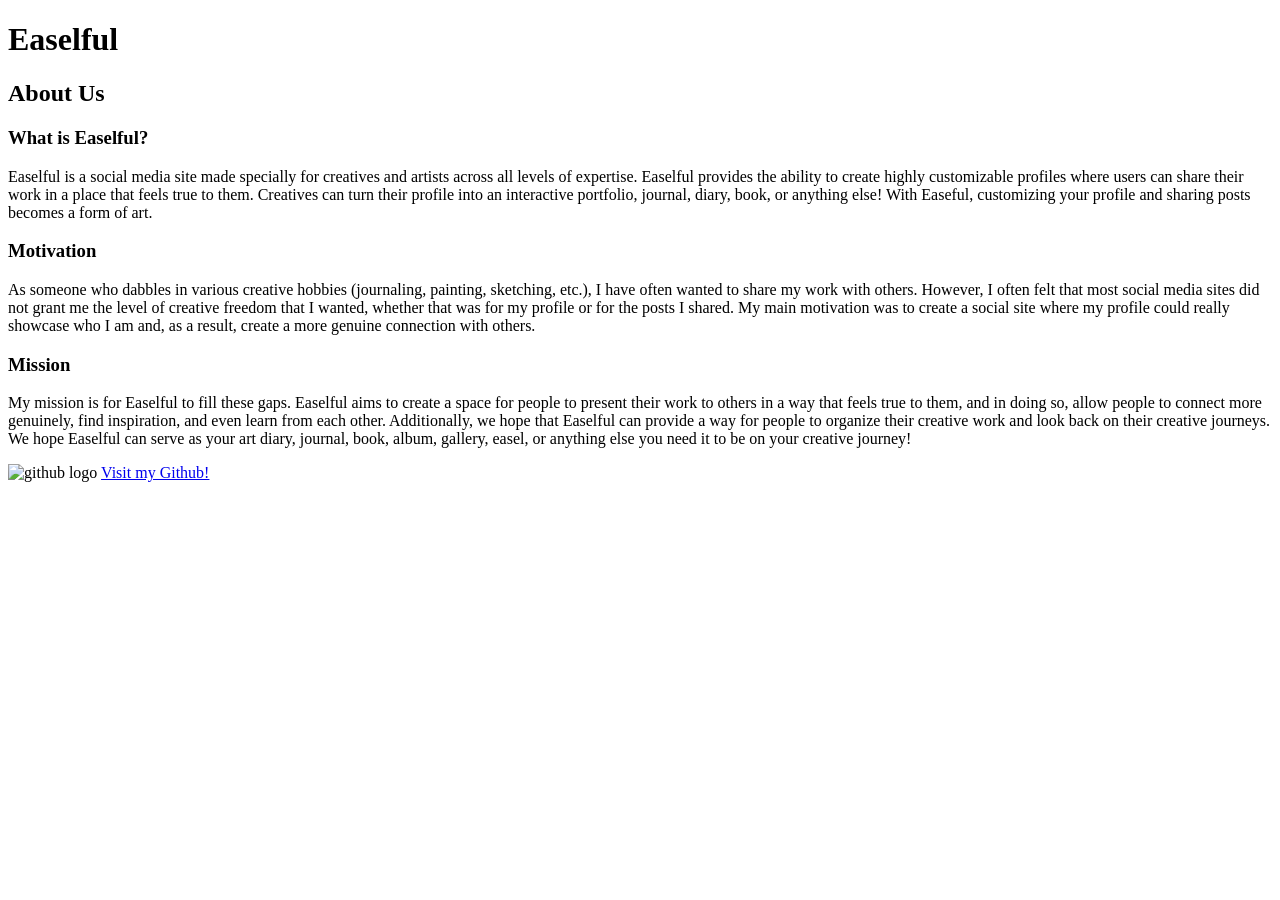
==== external_stylesheet_assignment/html/about.html @ ddbbe98d "add html for about page" ====
<!-- about us page -->
<!-- doctype declaration - lets browser know what document type to expect -->
<!DOCTYPE html>
<!-- html opening tag - all html code for the page needs to go inside these tags; the language has also been set to english -->
<html lang="en">
<!-- opening head tag; this block will hold the metadata for the webpage-->
<head>
    <!-- this line links the external stylesheet to the html code -->
    <link rel="stylesheet" type="text/css" href="../css/style.css">
    <!-- let browser knwo which character set to use -->
    <meta charset="UTF-8">
    <!-- set the page to follow the width of the device, and set the initial scalle to 1 (when page is first loaded) -->
    <meta name="viewport" content="width=device-width, initial-scale=1.0">
    <!-- this is the title of the webpage. it will appear on the browser tab -->
    <title>About Us</title>
</head>
<body>
    <!-- the page content will be wrapped in a "container"; this also make applying styling using css easier -->
    <div id="container">
        <!-- this is the header element -->
        <header>
            <!-- site name element inside the header (given a "header-site-name" id for css styling)-->
            <h1 id="header-site-name">
                Easelful
            </h1>
            <!-- page name element inside the header (given a "header-page-name" id for css styling)-->
            <h2 id="header-page-name">
                About Us
            </h2>
        </header>

        <!-- container for the main webpage content-->
        <div id="main">
            <h3 class="main-header">
                What is Easelful?
            </h3>
            <p class="main-content">
                Easelful is a social media site made specially for creatives and artists across all levels of expertise.
                Easelful provides the ability to create highly customizable profiles where users can share their work in a place that feels true to them.
                Creatives can turn their profile into an interactive portfolio, journal, diary, book, or anything else!
                With Easeful, customizing your profile and sharing posts becomes a form of art.
            </p>

            <h3 class="main-header">
                Motivation
            </h3>
            <p class="main-content">
                As someone who dabbles in various creative hobbies (journaling, painting, sketching, etc.), I have often wanted to share my work with others.
                However, I often felt that most social media sites did not grant me the level of creative freedom that I wanted, whether that was for my profile or for the posts I shared.
                My main motivation was to create a social site where my profile could really showcase who I am and, as a result, create a more genuine connection with others.
            </p>
            <h3 class="main-header">
                Mission
            </h3>
            <p class="main-content">
                My mission is for Easelful to fill these gaps. 
                Easelful aims to create a space for people to present their work to others in a way that feels true to them, and in doing so, allow people to connect more genuinely, find inspiration, and even learn from each other.
                Additionally, we hope that Easelful can provide a way for people to organize their creative work and look back on their creative journeys.
                We hope Easelful can serve as your art diary, journal, book, album, gallery, easel, or anything else you need it to be on your creative journey!
            </p>
        </div>

        <!-- footer element -->
        <footer>
            <img src="../images/GitHub_Invertocat_Black_Clearspace.svg" alt="github logo" id="github-logo-image">
            <a href="https://github.com/r2rose" id="github-link">Visit my Github!</a>
        </footer>
    </div>
</body>
</html>
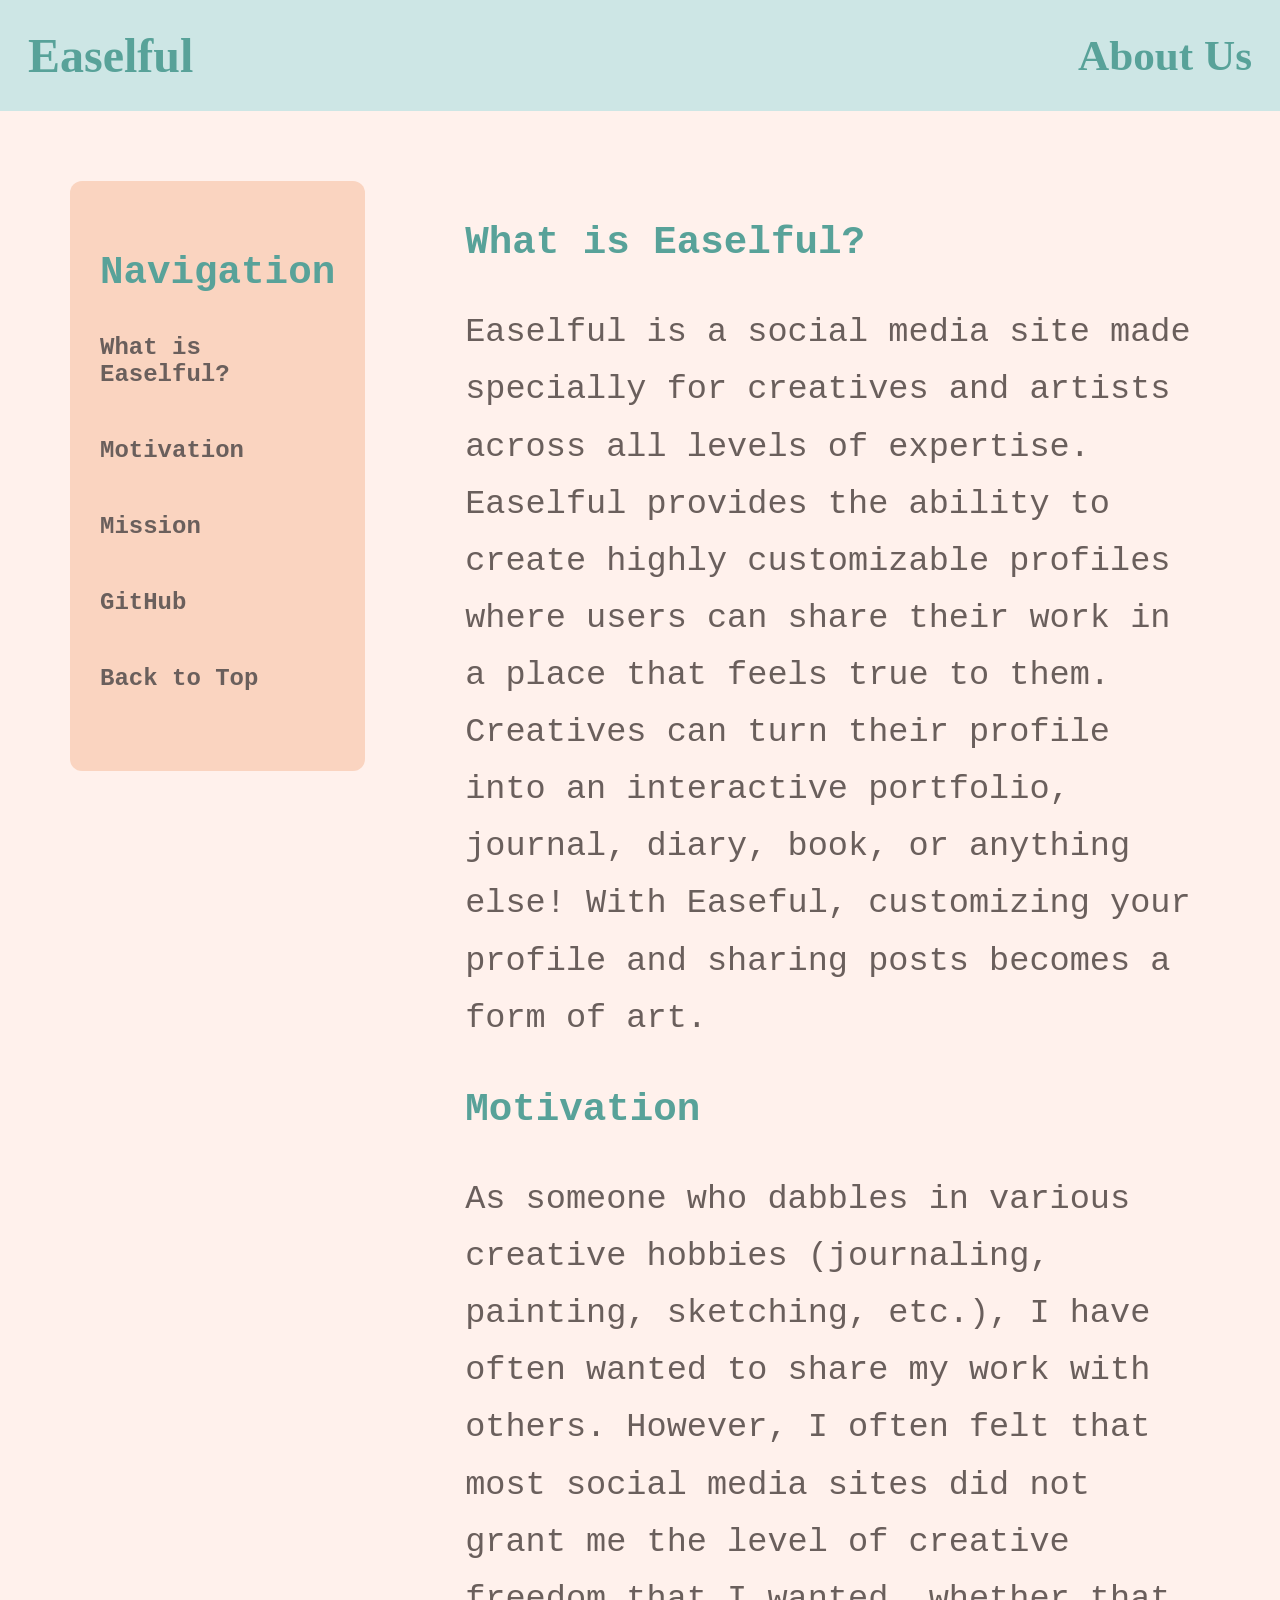
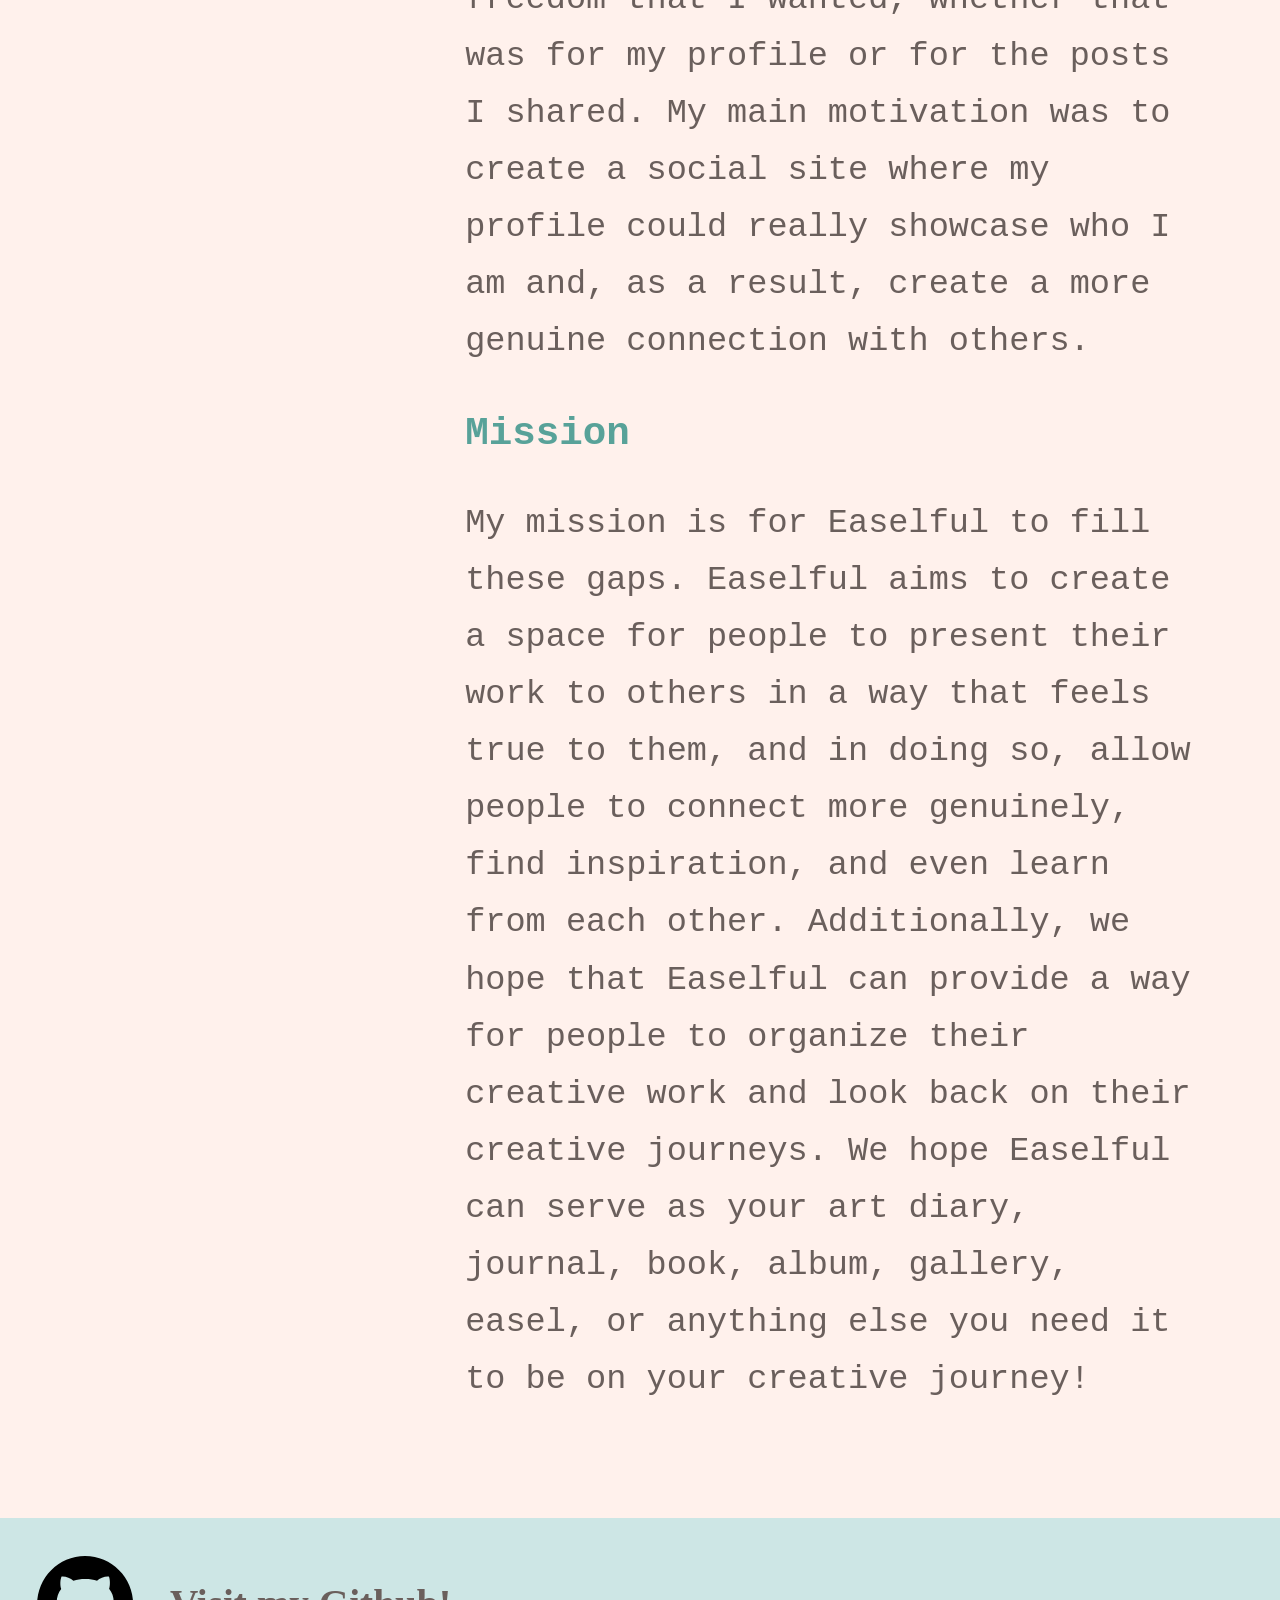
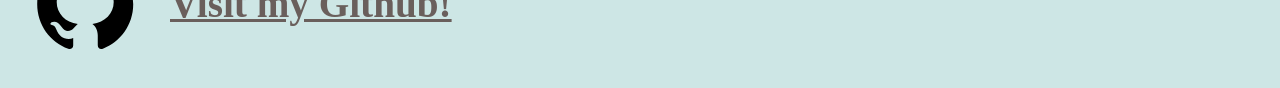
==== commit bdaa0073: "fix: github logo image relative link" ====
--- a/external_stylesheet_assignment/html/about.html
+++ b/external_stylesheet_assignment/html/about.html
@@ -14,8 +14,9 @@
     <!-- this is the title of the webpage. it will appear on the browser tab -->
     <title>About Us</title>
 </head>
-<body>
-    <!-- the page content will be wrapped in a "container"; this also make applying styling using css easier -->
+<!-- added id to return to top of the page -->
+<body id="top">
+    <!-- the page content will be wrapped in a "container"; this also makes applying styling using css easier -->
     <div id="container">
         <!-- this is the header element -->
         <header>
@@ -31,33 +32,77 @@
 
         <!-- container for the main webpage content-->
         <div id="main">
-            <h3 class="main-header">
-                What is Easelful?
-            </h3>
-            <p class="main-content">
-                Easelful is a social media site made specially for creatives and artists across all levels of expertise.
-                Easelful provides the ability to create highly customizable profiles where users can share their work in a place that feels true to them.
-                Creatives can turn their profile into an interactive portfolio, journal, diary, book, or anything else!
-                With Easeful, customizing your profile and sharing posts becomes a form of art.
-            </p>
+            <!-- vertical navbar on the left (spanning from bottom of header to top of footer) -->
+            <nav id="vertical-navbar">
+                <h3 class="main-header">
+                    Navigation
+                </h3>
+                <!-- list of navbar links -->
+                <ul>
+                    <li>
+                        <a href="#what-is-easelful" class="main-content">
+                            What is Easelful?
+                        </a>
+                    </li>
 
-            <h3 class="main-header">
-                Motivation
-            </h3>
-            <p class="main-content">
-                As someone who dabbles in various creative hobbies (journaling, painting, sketching, etc.), I have often wanted to share my work with others.
-                However, I often felt that most social media sites did not grant me the level of creative freedom that I wanted, whether that was for my profile or for the posts I shared.
-                My main motivation was to create a social site where my profile could really showcase who I am and, as a result, create a more genuine connection with others.
-            </p>
-            <h3 class="main-header">
-                Mission
-            </h3>
-            <p class="main-content">
-                My mission is for Easelful to fill these gaps. 
-                Easelful aims to create a space for people to present their work to others in a way that feels true to them, and in doing so, allow people to connect more genuinely, find inspiration, and even learn from each other.
-                Additionally, we hope that Easelful can provide a way for people to organize their creative work and look back on their creative journeys.
-                We hope Easelful can serve as your art diary, journal, book, album, gallery, easel, or anything else you need it to be on your creative journey!
-            </p>
+                    <li>
+                        <a href="#motivation" class="main-content">
+                            Motivation
+                        </a>
+                    </li>
+
+                    <li>
+                        <a href="#mission" class="main-content">
+                            Mission
+                        </a>
+                    </li>
+
+                    <li>
+                        <a href="#github-link" class="main-content">
+                            GitHub
+                        </a>
+                    </li>
+
+                    <li>
+                        <a href="#top" class="main-content">
+                            Back to Top
+                        </a>
+                    </li>
+                </ul>
+
+
+            </nav>
+
+            <!-- wrap text content for css flexbox -->
+            <div id="main-content-wrapper">
+                <h3 class="main-header" id="what-is-easelful">
+                    What is Easelful?
+                </h3>
+                <p class="main-content">
+                    Easelful is a social media site made specially for creatives and artists across all levels of expertise.
+                    Easelful provides the ability to create highly customizable profiles where users can share their work in a place that feels true to them.
+                    Creatives can turn their profile into an interactive portfolio, journal, diary, book, or anything else!
+                    With Easeful, customizing your profile and sharing posts becomes a form of art.
+                </p>
+
+                <h3 class="main-header" id="motivation">
+                    Motivation
+                </h3>
+                <p class="main-content">
+                    As someone who dabbles in various creative hobbies (journaling, painting, sketching, etc.), I have often wanted to share my work with others.
+                    However, I often felt that most social media sites did not grant me the level of creative freedom that I wanted, whether that was for my profile or for the posts I shared.
+                    My main motivation was to create a social site where my profile could really showcase who I am and, as a result, create a more genuine connection with others.
+                </p>
+                <h3 class="main-header" id="mission">
+                    Mission
+                </h3>
+                <p class="main-content">
+                    My mission is for Easelful to fill these gaps. 
+                    Easelful aims to create a space for people to present their work to others in a way that feels true to them, and in doing so, allow people to connect more genuinely, find inspiration, and even learn from each other.
+                    Additionally, we hope that Easelful can provide a way for people to organize their creative work and look back on their creative journeys.
+                    We hope Easelful can serve as your art diary, journal, book, album, gallery, easel, or anything else you need it to be on your creative journey!
+                </p>
+            </div>
         </div>
 
         <!-- footer element -->
--- a/external_stylesheet_assignment/css/style.css
+++ b/external_stylesheet_assignment/css/style.css
@@ -0,0 +1,215 @@
+/* css stylesheet for about page */
+/* color palette is Whimsical Hues from coolors.co with minor changes */
+
+
+/* color palette */
+/* create the font and color variables inside root element for global access */
+:root{
+    --seashell: #FFF1EC;        /* seashell */
+    --light-cyan: #CDE6E5;      /* light cyan */
+    --tropical-teal: #58A299;   /*tropical teal*/
+    --taupe-grey: #6A5F5C;           /* taupe grey */
+    --peach-fuzz: #FAD4C0;      /* peach fuzz */ 
+    
+    /* set courier new as the main font with courier and monospace as fallbacks if courier new fails to load */
+    --main-font: "Courier New", Courier, monospace; 
+    /* set times new roman as the secondary font with times and serif as fallbacks */
+    --secondary-font: "Times New Roman", Times, serif;
+}
+
+/* styling for the body of the webpage*/
+
+body{
+    /* seashell - page background color; (variable defined inside the root above is called) */
+    background-color: var(--seashell);
+    /* no margin for the body so that content can use all available space */
+    margin: 0;
+}
+
+/* styling for the webpage's container */
+
+#container{
+    /* center div technique (from class lecture CSS part 2); set left and right margins of the div container to auto, and this tells the browser to maintain an equal distances on the right and left */
+    margin:0px auto;
+    width:100%;
+}
+
+/* styling for header elements */
+
+header{
+    /* light cyan - header background color (this makes it look like a bar at the top of the page */
+    background-color: var(--light-cyan);
+    /* turn the header into a flexbox, so that header elements can be placed next to each other horizontally rather than just vertically */
+    display: flex;
+    /* keeps the content evenly spaced out with the first and last elements being placed at their corresponding edges */
+    justify-content: space-between;
+    /* aligns items vertically */
+    align-items: center;
+    /* sets the width to 100% of available space so that the header can spread across the entire width of the screen */
+    width: 100%;
+    /* set header fonts to the secondary font defined in the root element */
+    font-family: var(--secondary-font);
+}
+
+/* applies to element with header-site-name id */
+#header-site-name{
+    /* add a margin of 28px so that the heading text is not placed at the very edge */
+    margin: 28px;
+    /* makes the heading text larger */
+    font-size: 300%;
+    /* tropical teal - heading text color */
+    color: var(--tropical-teal);
+}
+
+/* applies to element with header-page-name id */
+#header-page-name{
+    /* add a margin of 28px so that the heading text is not placed at the very edge */
+    margin: 28px;
+    /* makes the heading text larger (but still slightly smaller than the main heading (site name) */
+    font-size: 270%;
+    /* tropical teal - heading text color */
+    color: var(--tropical-teal);
+}
+
+/* styling for main section of the webpage */
+
+#main{
+    /* set the margin of the main content container to 70 pixels all around; this gives the main content breathing room around the edges and header */
+    margin: 70px;
+    /* set the font family to the main font */
+    font-family: var(--main-font);
+    /* turn the main container into a flexbox */
+    display: flex;
+    /* stack items in a row */
+    flex-direction: row;
+    /* create space between the nav bar and the main content */
+    gap: 100px;
+}
+
+#vertical-navbar{
+    /* set initial width to 250px without growth or shrinkage */
+    flex: 0 0 250px;
+    /* set the bg color to peach fuzz */
+    background-color: var(--peach-fuzz);
+    /* padding inside the navbar */
+    padding: 30px;
+    /* give the navbar a rounded border */
+    border-radius: 12px;
+    /* include padding and borders in sizing (250px) for predictable sizing */
+    box-sizing: border-box;
+    /* keep height of the navbar fitted to its content height */
+    height: fit-content;
+    /* sticks the navbar in place at the top left of the screen */
+    position: sticky;
+    /* keeps the navbar in the top left corner so that the user can always access it */
+    top: 40px;
+}
+
+/* remove the default bullet points from the list in the vertical navbar */
+#vertical-navbar ul{
+    list-style-type: none;
+    padding: 0px;
+    margin: 0px;
+}
+
+#vertical-navbar li{
+    /* adds space between nav items */
+    margin-bottom: 49px;
+}
+
+/* style the navigation links */
+#vertical-navbar a.main-content {
+    /* set font size to 150% */
+    font-size: 150%;
+    /* removes underline decoration */
+    text-decoration: none;
+    /* set nav item text to bold */
+    font-weight: bold;
+    /* make the entire clickable area of the nav link expand to fill the width of the side bar*/
+    display: block;
+    /* fade into new color instead of snapping */
+    transition: color 0.3s ease;
+}
+
+/* hover effect for navigation links */
+#vertical-navbar a.main-content:hover {
+    color: var(--seashell);
+}
+
+/* styling for the main text content wrapper (turn into a flexbox) */
+#main-content-wrapper {
+    /* take up the remaining available space */
+    flex: 1;
+}
+
+/* adds extra spacing between content sections for readability */
+#main-content-wrapper .main-content {
+    margin-bottom: 40px;
+    line-height: 1.7;
+}
+/* styling for headers in the main section */
+.main-header{
+    /* set font size to 245% (smaller than header text, but larger than paragraph content) */
+    font-size: 245%;
+    /* set main content header color to tropical teal */
+    color: var(--tropical-teal)
+}
+
+/* styling for paragraph content in the main section */
+.main-content{
+    /* set font size to 210% (smaller than main content headers) */
+    font-size: 210%;
+    /* set font color to taupe grey */
+    color: var(--taupe-grey);
+}
+
+/* styling for footer */
+
+footer{
+    /* light cyan - footer background color (this makes it look like a bar at the bottom of the page */
+    background-color: var(--light-cyan);
+    /* turn the footer into a flexbox, so that footer elements can be placed next to each other horizontally rather than just vertically */
+    display: flex;
+    /* keeps the content to the left side */
+    justify-content: left;
+    /* aligns items vertically */
+    align-items: center;
+    /* sets the width to 100% of available space so that the footer can spread across the entire width of the screen */
+    width: 100%;
+    /* set footer fonts to the secondary font defined in the root element */
+    font-family: var(--secondary-font);
+}
+
+/* styling for github logo inside the footer */
+#github-logo-image{
+    /* set image margin to 21 pixels */
+    margin: 21px;
+    font-family: var(--secondary-font);
+    
+}
+
+/* styling for github profile link inside the footer */
+#github-link{
+    /* set link font size to 245%*/
+    font-size: 245%;
+    /* make the link text bold */
+    font-weight: bold;
+}
+
+/* github link styling for when the link is unvisited */
+#github-link:link{
+    /* set color to taupe grey when link is unvisited */
+    color: var(--taupe-grey);
+}
+
+/* github link styling for when the link is visited */
+#github-link:visited{
+    /* set color to tropical teal when link is visited */
+    color: var(--tropical-teal);
+}
+
+/* github link styling for when the link is hovered over */
+#github-link:hover{
+    /* set color to seashell when link is hovered over */
+    color: var(--seashell);
+}
